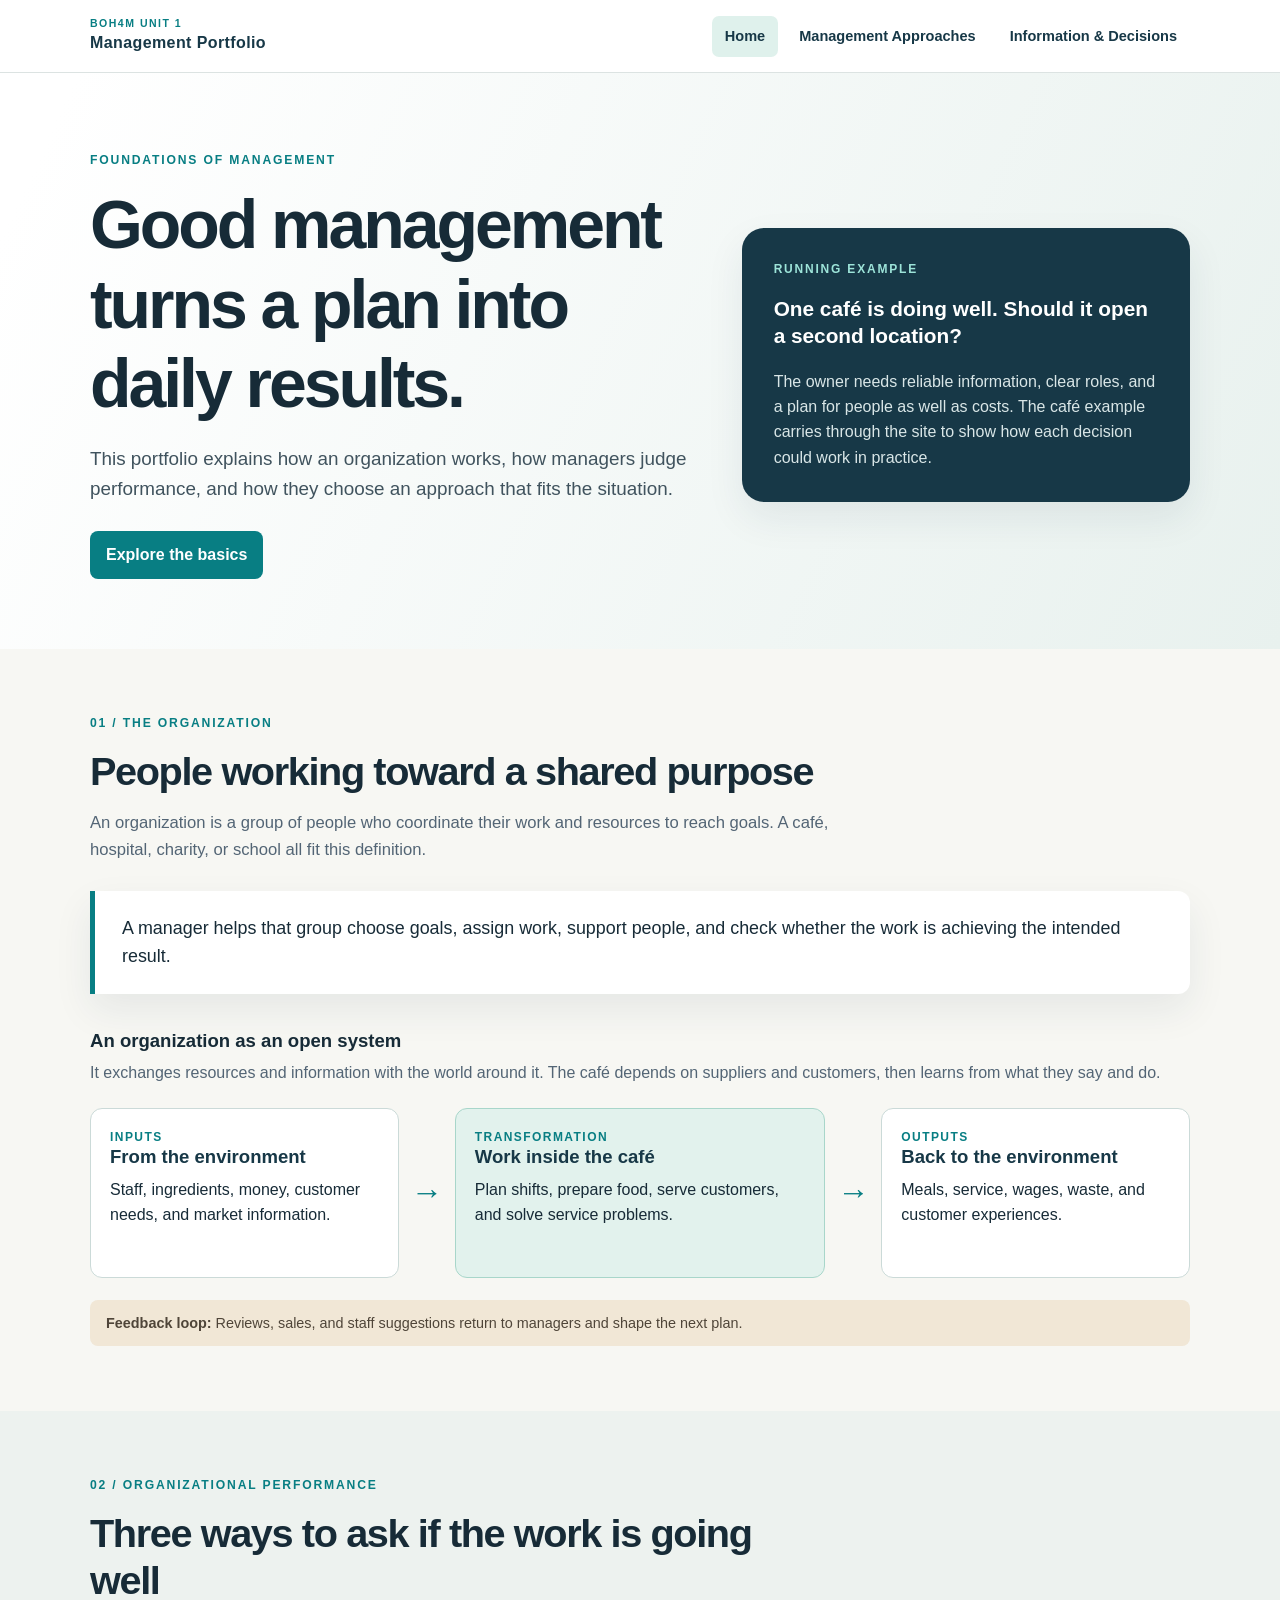
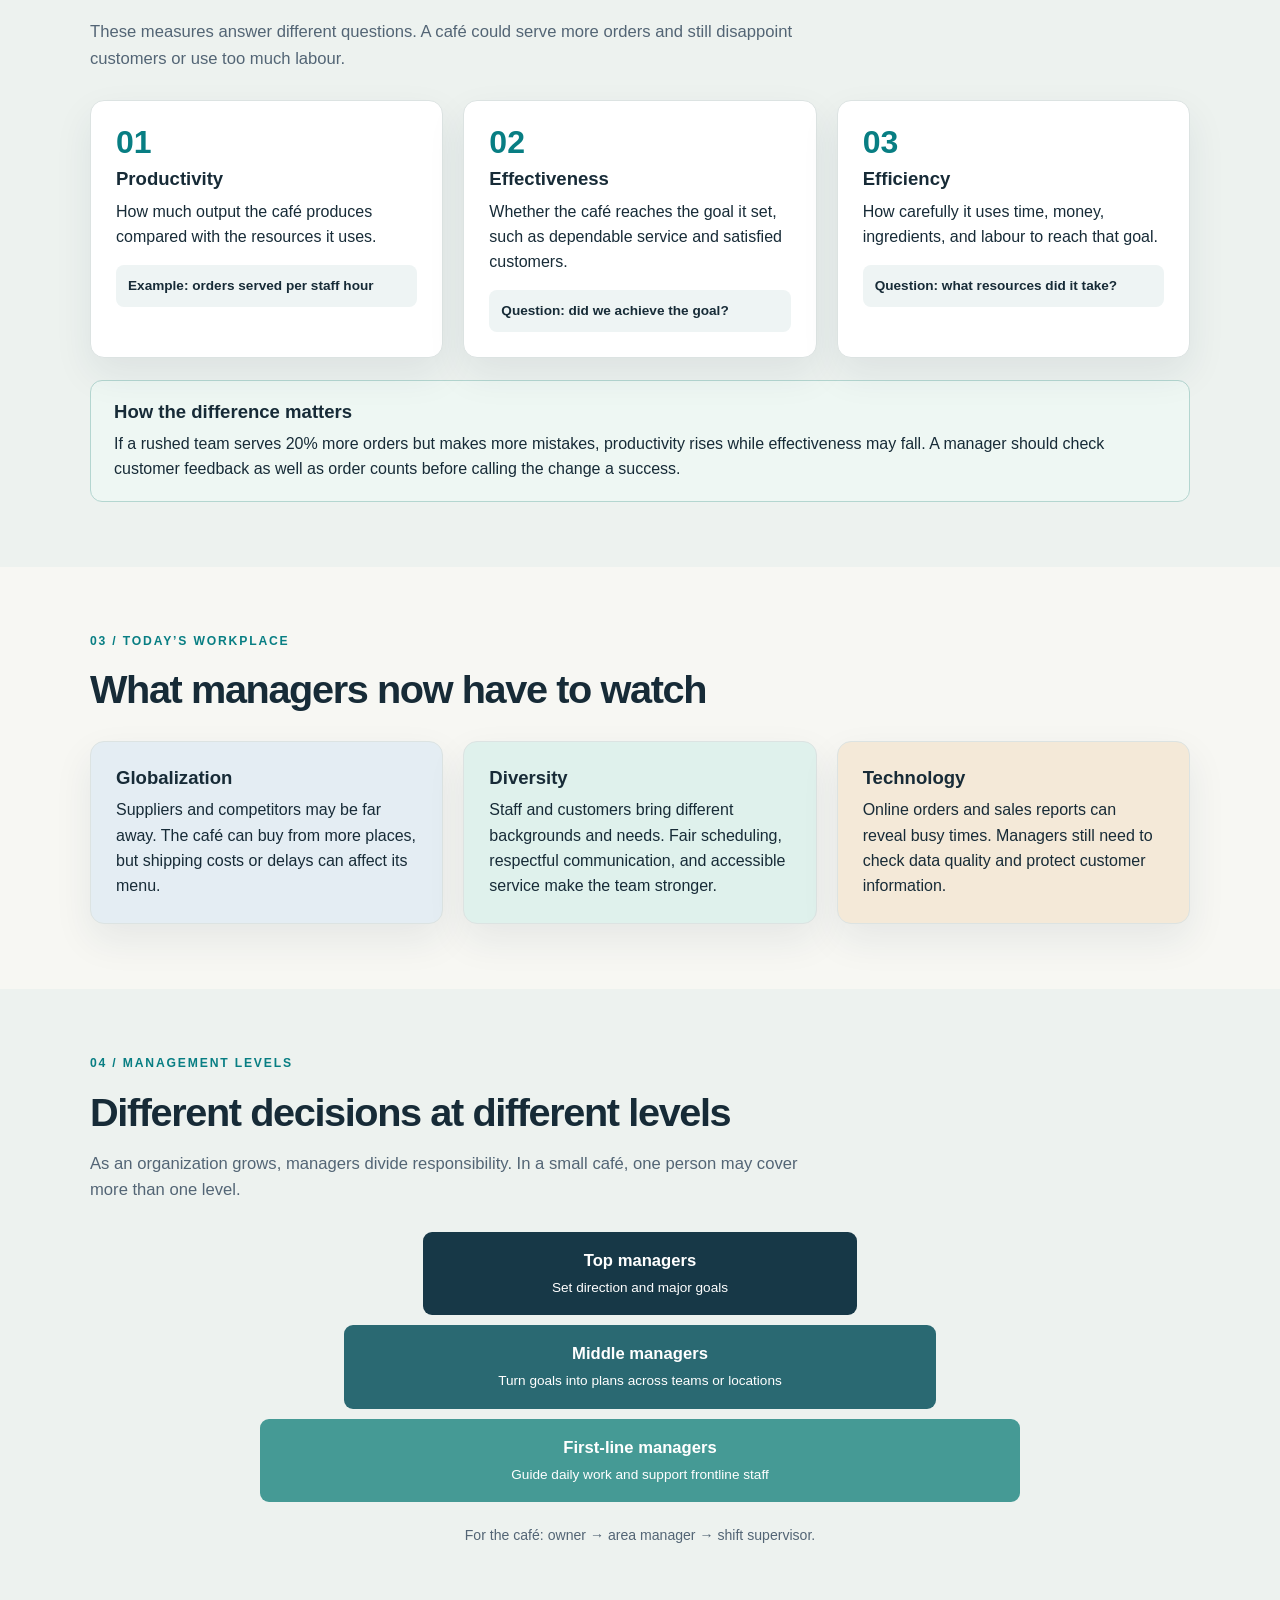
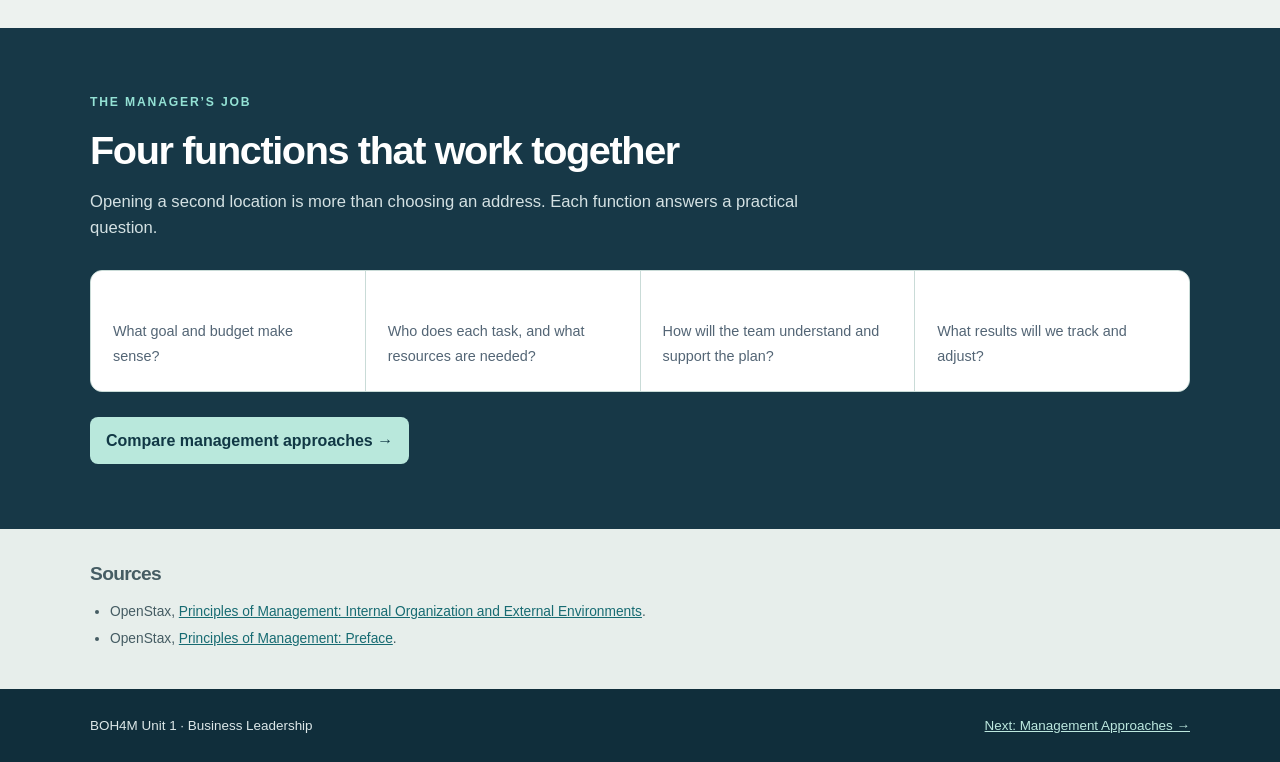
==== index.html @ 5c3f4758 "Publish BOH4M Unit 1 portfolio" ====
<!doctype html>
<html lang="en"><head><meta charset="utf-8"><meta name="viewport" content="width=device-width,initial-scale=1"><meta name="description" content="BOH4M Unit 1 portfolio on organizations, management performance, and the modern workplace."><title>Foundations of Management | BOH4M Unit 1</title><link rel="stylesheet" href="styles.css"></head>
<body><header class="site-header"><nav class="nav wrap" aria-label="Main navigation"><a class="brand" href="index.html"><span>BOH4M Unit 1</span>Management Portfolio</a><div class="nav-links"><a href="index.html" aria-current="page">Home</a><a href="approaches.html">Management Approaches</a><a href="decisions.html">Information & Decisions</a></div></nav></header>
<main>
<div class="hero"><div class="wrap hero-grid"><div><div class="eyebrow">Foundations of management</div><h1>Good management turns a plan into daily results.</h1><p class="lead">This portfolio explains how an organization works, how managers judge performance, and how they choose an approach that fits the situation.</p><a class="button" href="#organization">Explore the basics</a></div><aside class="hero-card"><div class="label">Running example</div><strong>One café is doing well. Should it open a second location?</strong><p>The owner needs reliable information, clear roles, and a plan for people as well as costs. The café example carries through the site to show how each decision could work in practice.</p></aside></div></div>
<section id="organization"><div class="wrap"><div class="section-head"><div class="eyebrow">01 / The organization</div><h2>People working toward a shared purpose</h2><p>An organization is a group of people who coordinate their work and resources to reach goals. A café, hospital, charity, or school all fit this definition.</p></div><div class="definition">A manager helps that group choose goals, assign work, support people, and check whether the work is achieving the intended result.</div><h3 style="margin-top:36px">An organization as an open system</h3><p class="muted">It exchanges resources and information with the world around it. The café depends on suppliers and customers, then learns from what they say and do.</p><div class="flow" role="img" aria-label="Open system diagram: external inputs enter an organization, work processes turn them into outputs, and feedback from customers and the environment informs the next decisions."><div class="flow-box"><div class="mini-label">Inputs</div><h3>From the environment</h3><p>Staff, ingredients, money, customer needs, and market information.</p></div><div class="flow-arrow" aria-hidden="true">→</div><div class="flow-box main"><div class="mini-label">Transformation</div><h3>Work inside the café</h3><p>Plan shifts, prepare food, serve customers, and solve service problems.</p></div><div class="flow-arrow" aria-hidden="true">→</div><div class="flow-box"><div class="mini-label">Outputs</div><h3>Back to the environment</h3><p>Meals, service, wages, waste, and customer experiences.</p></div></div><div class="feedback"><strong>Feedback loop:</strong> Reviews, sales, and staff suggestions return to managers and shape the next plan.</div></div></section>
<section class="band" id="performance"><div class="wrap"><div class="section-head"><div class="eyebrow">02 / Organizational performance</div><h2>Three ways to ask if the work is going well</h2><p>These measures answer different questions. A café could serve more orders and still disappoint customers or use too much labour.</p></div><div class="grid-3"><article class="card"><div class="metric">01</div><h3>Productivity</h3><p>How much output the café produces compared with the resources it uses.</p><div class="formula">Example: orders served per staff hour</div></article><article class="card"><div class="metric">02</div><h3>Effectiveness</h3><p>Whether the café reaches the goal it set, such as dependable service and satisfied customers.</p><div class="formula">Question: did we achieve the goal?</div></article><article class="card"><div class="metric">03</div><h3>Efficiency</h3><p>How carefully it uses time, money, ingredients, and labour to reach that goal.</p><div class="formula">Question: what resources did it take?</div></article></div><div class="example" style="margin-top:22px"><h3>How the difference matters</h3><p>If a rushed team serves 20% more orders but makes more mistakes, productivity rises while effectiveness may fall. A manager should check customer feedback as well as order counts before calling the change a success.</p></div></div></section>
<section><div class="wrap"><div class="section-head"><div class="eyebrow">03 / Today’s workplace</div><h2>What managers now have to watch</h2></div><div class="grid-3"><article class="card tint-blue"><h3>Globalization</h3><p>Suppliers and competitors may be far away. The café can buy from more places, but shipping costs or delays can affect its menu.</p></article><article class="card tint-mint"><h3>Diversity</h3><p>Staff and customers bring different backgrounds and needs. Fair scheduling, respectful communication, and accessible service make the team stronger.</p></article><article class="card tint-sand"><h3>Technology</h3><p>Online orders and sales reports can reveal busy times. Managers still need to check data quality and protect customer information.</p></article></div></div></section>
<section class="band"><div class="wrap"><div class="section-head"><div class="eyebrow">04 / Management levels</div><h2>Different decisions at different levels</h2><p>As an organization grows, managers divide responsibility. In a small café, one person may cover more than one level.</p></div><div class="levels" role="img" aria-label="Management levels pyramid: top managers set direction, middle managers turn goals into department plans, and first-line managers oversee daily work."><div class="level top"><b>Top managers</b><small>Set direction and major goals</small></div><div class="level middle"><b>Middle managers</b><small>Turn goals into plans across teams or locations</small></div><div class="level first"><b>First-line managers</b><small>Guide daily work and support frontline staff</small></div></div><p class="muted small" style="text-align:center">For the café: owner → area manager → shift supervisor.</p></div></section>
<section class="dark-band"><div class="wrap"><div class="section-head"><div class="eyebrow">The manager’s job</div><h2>Four functions that work together</h2><p class="muted">Opening a second location is more than choosing an address. Each function answers a practical question.</p></div><div class="strip"><div><strong>Planning</strong><span>What goal and budget make sense?</span></div><div><strong>Organizing</strong><span>Who does each task, and what resources are needed?</span></div><div><strong>Leading</strong><span>How will the team understand and support the plan?</span></div><div><strong>Controlling</strong><span>What results will we track and adjust?</span></div></div><a class="button" href="approaches.html" style="background:#b9e8dc;color:#113845;margin-top:25px">Compare management approaches →</a></div></section>
</main><div class="sources"><div class="wrap"><h2>Sources</h2><ul><li>OpenStax, <a href="https://openstax.org/books/principles-management/pages/4-4-the-internal-organization-and-external-environments" target="_blank" rel="noopener">Principles of Management: Internal Organization and External Environments</a>.</li><li>OpenStax, <a href="https://openstax.org/books/principles-management/pages/preface" target="_blank" rel="noopener">Principles of Management: Preface</a>.</li></ul></div></div><footer class="site-footer"><div class="wrap footer-inner"><span>BOH4M Unit 1 · Business Leadership</span><span><a href="approaches.html">Next: Management Approaches →</a></span></div></footer></body></html>
---- styles.css ----
:root{--ink:#172b37;--muted:#536575;--paper:#f7f7f3;--white:#fff;--line:#dce3e2;--navy:#173847;--teal:#087e83;--mint:#dff1ec;--sand:#f4e9d8;--coral:#f5e3d9;--blue:#e4edf3;--shadow:0 16px 38px rgba(23,56,71,.08)}
*{box-sizing:border-box}html{scroll-behavior:smooth}body{margin:0;background:var(--paper);color:var(--ink);font:16px/1.58 "Segoe UI",Arial,sans-serif}a{color:var(--teal)}a:focus-visible{outline:3px solid #0b9da2;outline-offset:3px}h1,h2,h3,p{margin-top:0}h1,h2,h3{line-height:1.17}h1{font-size:clamp(2.35rem,5.5vw,4.25rem);letter-spacing:-.045em;margin-bottom:20px}h2{font-size:clamp(1.8rem,3.1vw,2.65rem);letter-spacing:-.035em;margin-bottom:16px}h3{font-size:1.16rem;margin-bottom:9px}p{margin-bottom:16px}.small{font-size:.88rem}.eyebrow{text-transform:uppercase;letter-spacing:.15em;font-size:.76rem;font-weight:800;color:var(--teal);margin-bottom:15px}.muted{color:var(--muted)}.wrap{width:min(1100px,calc(100% - 44px));margin:auto}.site-header{background:#fff;border-bottom:1px solid var(--line);position:sticky;top:0;z-index:20}.nav{display:flex;align-items:center;justify-content:space-between;gap:20px;min-height:72px}.brand{font-weight:800;letter-spacing:.025em;color:var(--navy);text-decoration:none}.brand span{display:block;font-size:.66rem;text-transform:uppercase;letter-spacing:.14em;color:var(--teal);line-height:1.2}.nav-links{display:flex;gap:8px;flex-wrap:wrap}.nav-links a{padding:9px 13px;border-radius:7px;text-decoration:none;font-size:.91rem;font-weight:650;color:var(--navy)}.nav-links a:hover,.nav-links a[aria-current=page]{background:var(--mint)}.hero{padding:78px 0 70px;background:linear-gradient(115deg,#fff 5%,#e8f1ee 100%)}.hero-grid{display:grid;grid-template-columns:1.15fr .85fr;gap:45px;align-items:center}.hero p.lead{font-size:1.18rem;max-width:650px;color:#40535e}.hero-card{background:var(--navy);color:white;border-radius:22px;padding:32px;box-shadow:var(--shadow)}.hero-card .label{font-size:.75rem;text-transform:uppercase;letter-spacing:.15em;color:#9de4d9;font-weight:800}.hero-card strong{display:block;font-size:1.3rem;line-height:1.3;margin:16px 0 20px}.hero-card p{color:#d9e6e7;margin-bottom:0}.pill{display:inline-block;padding:7px 11px;border-radius:99px;background:#e4f3ed;color:#126362;font-size:.76rem;font-weight:750;text-transform:uppercase;letter-spacing:.08em;margin-bottom:16px}.button{display:inline-block;background:var(--teal);color:white;text-decoration:none;font-weight:750;padding:11px 16px;border-radius:8px;margin-top:12px}.button:hover{background:#07686c}main section{padding:65px 0}.section-head{max-width:740px;margin-bottom:28px}.section-head p{color:var(--muted);font-size:1.04rem}.grid-2{display:grid;grid-template-columns:repeat(2,1fr);gap:22px}.grid-3{display:grid;grid-template-columns:repeat(3,1fr);gap:20px}.grid-4{display:grid;grid-template-columns:repeat(4,1fr);gap:16px}.card{background:white;border:1px solid var(--line);border-radius:14px;padding:25px;box-shadow:var(--shadow)}.card p:last-child{margin-bottom:0}.card .num{font-size:.75rem;letter-spacing:.1em;font-weight:800;color:var(--teal);margin-bottom:12px}.card.tint-mint{background:var(--mint)}.card.tint-sand{background:var(--sand)}.card.tint-coral{background:var(--coral)}.card.tint-blue{background:var(--blue)}.card strong{color:var(--navy)}.band{background:#edf2ef}.dark-band{background:var(--navy);color:white}.dark-band .eyebrow{color:#94e2d5}.dark-band .muted{color:#d4e1e3}.definition{border-left:5px solid var(--teal);background:white;padding:23px 27px;border-radius:0 12px 12px 0;box-shadow:var(--shadow);font-size:1.12rem}.flow{display:grid;grid-template-columns:1fr auto 1.2fr auto 1fr;gap:12px;align-items:stretch;margin:22px 0}.flow-box{border:1px solid #cbdad8;background:white;padding:19px;border-radius:12px;min-height:170px}.flow-box.main{background:#e2f2ed;border-color:#a8d6ca}.flow-box h3{color:var(--navy)}.flow-arrow{align-self:center;font-size:2rem;color:var(--teal);font-weight:800}.feedback{margin-top:10px;padding:12px 16px;border-radius:8px;background:#f1e7d6;color:#4f4539;font-size:.9rem}.metric{font-size:2rem;font-weight:850;line-height:1;color:var(--teal);margin-bottom:10px}.formula{background:#eef4f4;border-radius:8px;padding:10px 12px;margin-top:12px;font-size:.85rem;font-weight:700}.levels{display:flex;flex-direction:column;align-items:center;gap:10px;margin:22px auto;max-width:760px}.level{padding:16px 20px;border-radius:9px;text-align:center;color:white}.level b{display:block;font-size:1.04rem}.level small{font-size:.85rem}.level.top{width:57%;background:#173847}.level.middle{width:78%;background:#2a6972}.level.first{width:100%;background:#459a95}.example{border:1px solid #b4d6d0;background:#eef7f3;border-radius:12px;padding:20px 23px}.example h3{margin-bottom:8px}.example p:last-child{margin-bottom:0}.mini-label{font-size:.75rem;text-transform:uppercase;letter-spacing:.12em;font-weight:800;color:var(--teal)}.strip{display:grid;grid-template-columns:repeat(4,1fr);gap:1px;background:#c9dbd7;border:1px solid #c9dbd7;border-radius:12px;overflow:hidden}.strip>div{background:#fff;padding:22px}.strip strong{display:block}.strip span{font-size:.9rem;color:var(--muted)}.page-hero{padding:62px 0 54px;background:linear-gradient(125deg,#fff,#eaf2ef)}.page-hero h1{max-width:820px}.page-hero .lead{max-width:790px;color:var(--muted);font-size:1.1rem}.approach-board{display:grid;grid-template-columns:1.1fr .9fr;gap:22px}.approach-main{background:white;border:1px solid var(--line);border-radius:16px;padding:28px}.diagram-row{display:grid;grid-template-columns:repeat(3,1fr);gap:10px;margin:20px 0}.diagram-tile{padding:16px;border-radius:10px;background:#e7eff2;border-top:4px solid #286579}.diagram-tile b{display:block}.diagram-tile small{color:var(--muted)}.takeaway{border-radius:12px;padding:25px;background:var(--navy);color:white}.takeaway p{color:#d6e3e4}.takeaway strong{color:#a8e3d8}.approach-main.behavioural .diagram-tile{background:#f2e8d8;border-color:#b4783e}.brochure{display:grid;grid-template-columns:repeat(3,1fr);gap:0;border:1px solid #bfd8d1;border-radius:16px;overflow:hidden;background:#fff;box-shadow:var(--shadow)}.brochure>article{padding:28px;border-right:1px solid #bfd8d1}.brochure>article:last-child{border-right:0}.brochure .symbol{font-size:2.1rem;color:var(--teal);line-height:1;margin-bottom:14px}.brochure h3{font-size:1.35rem}.brochure p{color:var(--muted)}.decision-list{display:grid;grid-template-columns:repeat(5,1fr);gap:12px}.decision-step{padding:20px;background:white;border:1px solid var(--line);border-radius:12px;position:relative}.decision-step .number{font-size:2.1rem;line-height:1;font-weight:900;color:var(--teal);margin-bottom:14px}.decision-step p{font-size:.9rem;color:var(--muted);margin-bottom:0}.compare{width:100%;border-collapse:collapse;background:white;border-radius:12px;overflow:hidden}.compare th,.compare td{text-align:left;padding:17px 20px;border:1px solid var(--line);vertical-align:top}.compare th{background:var(--navy);color:white}.compare td:first-child{width:50%}.sources{background:#e7eeeb;padding:34px 0;color:#455c63}.sources h2{font-size:1.2rem}.sources ul{margin:0;padding-left:20px}.sources li{margin:5px 0;font-size:.86rem}.sources a{color:#176b72}.site-footer{background:#102e3b;color:#dce7e8;padding:26px 0}.footer-inner{display:flex;justify-content:space-between;gap:20px;font-size:.84rem}.footer-inner a{color:#bce8df}.callout{background:#f6ece0;border-left:4px solid #b9783d;padding:17px 20px;border-radius:0 8px 8px 0}
@media(max-width:850px){.hero-grid,.approach-board{grid-template-columns:1fr}.hero{padding:54px 0}.grid-4,.decision-list{grid-template-columns:repeat(2,1fr)}.flow{grid-template-columns:1fr;gap:8px}.flow-arrow{transform:rotate(90deg);justify-self:center;line-height:1}.flow-box{min-height:0}.brochure{grid-template-columns:1fr}.brochure>article{border-right:0;border-bottom:1px solid #bfd8d1}.brochure>article:last-child{border-bottom:0}}
@media(max-width:650px){.wrap{width:min(100% - 30px,1100px)}.nav{align-items:flex-start;flex-direction:column;padding:15px 0;gap:10px}.nav-links{gap:2px}.nav-links a{font-size:.8rem;padding:6px 8px}.grid-2,.grid-3,.grid-4,.decision-list,.diagram-row,.strip{grid-template-columns:1fr}.level.top{width:70%}.level.middle{width:85%}.compare th,.compare td{padding:12px}.footer-inner{flex-direction:column}}
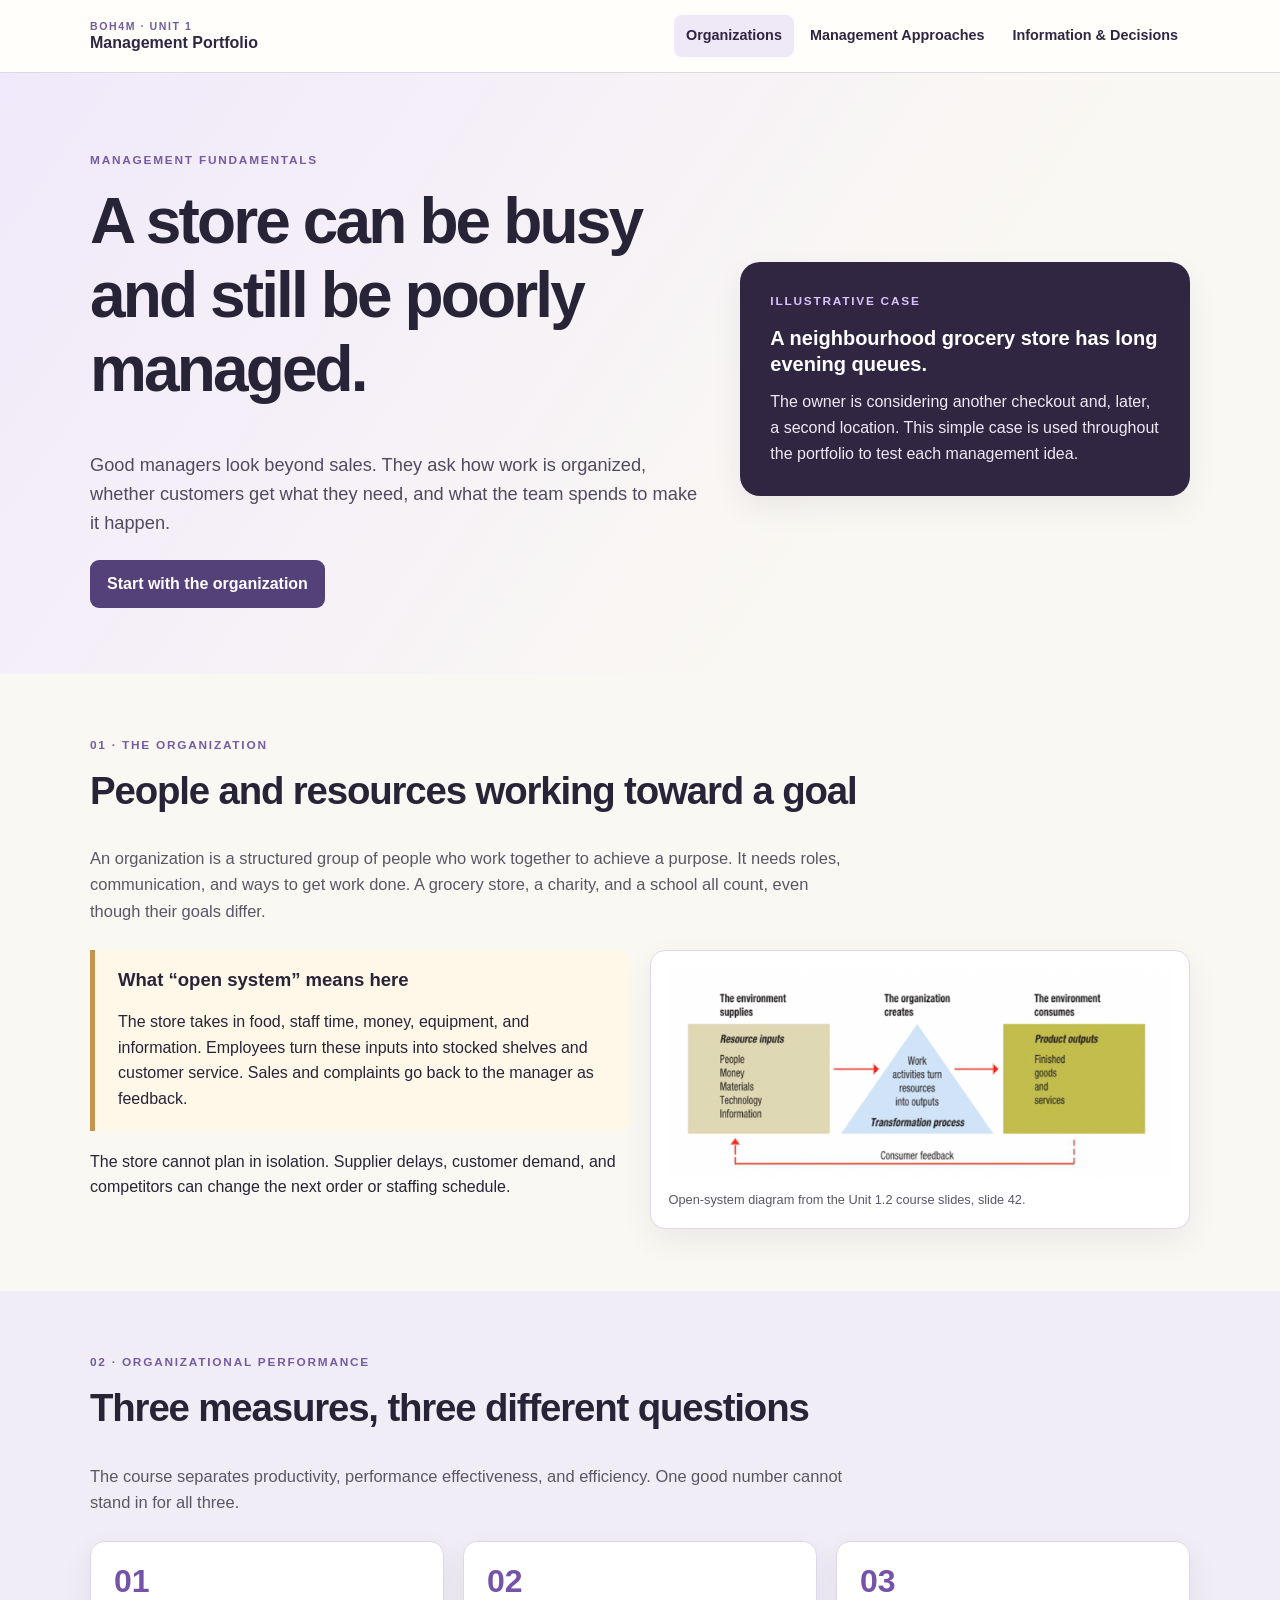
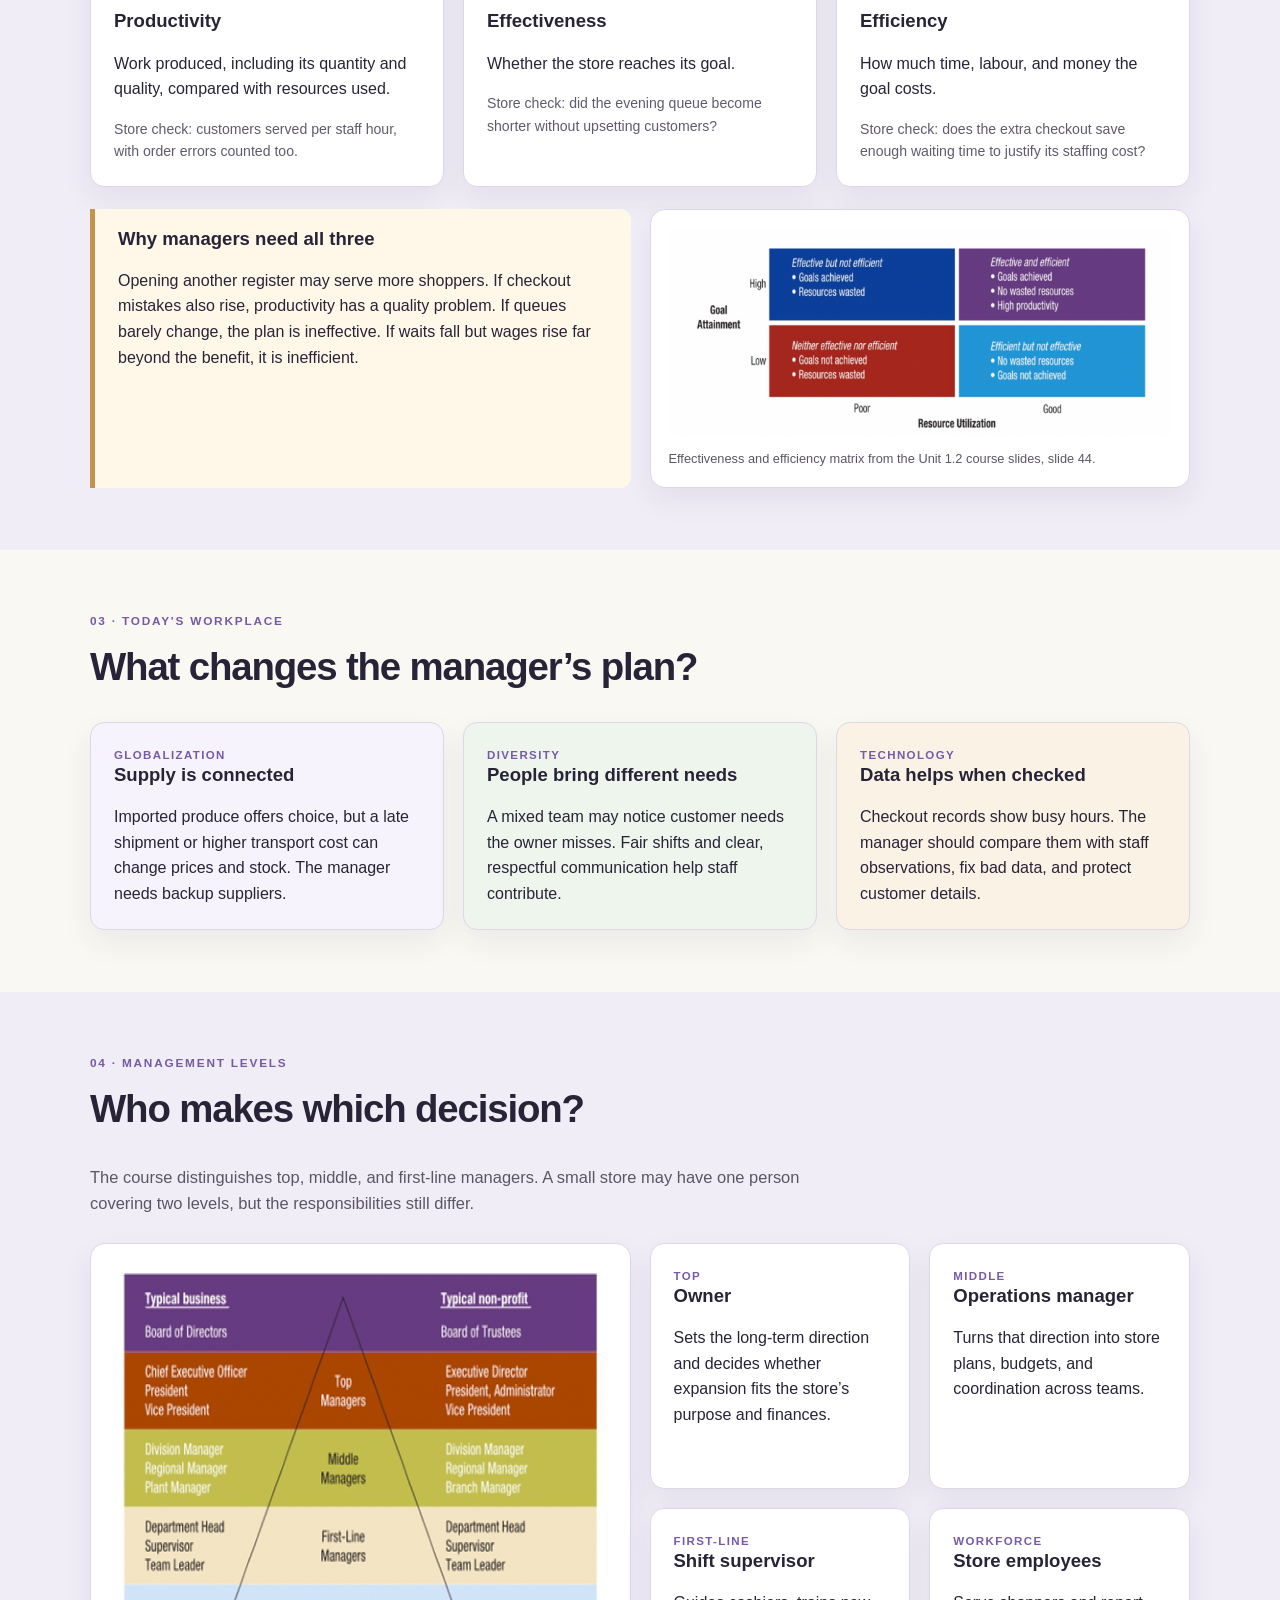
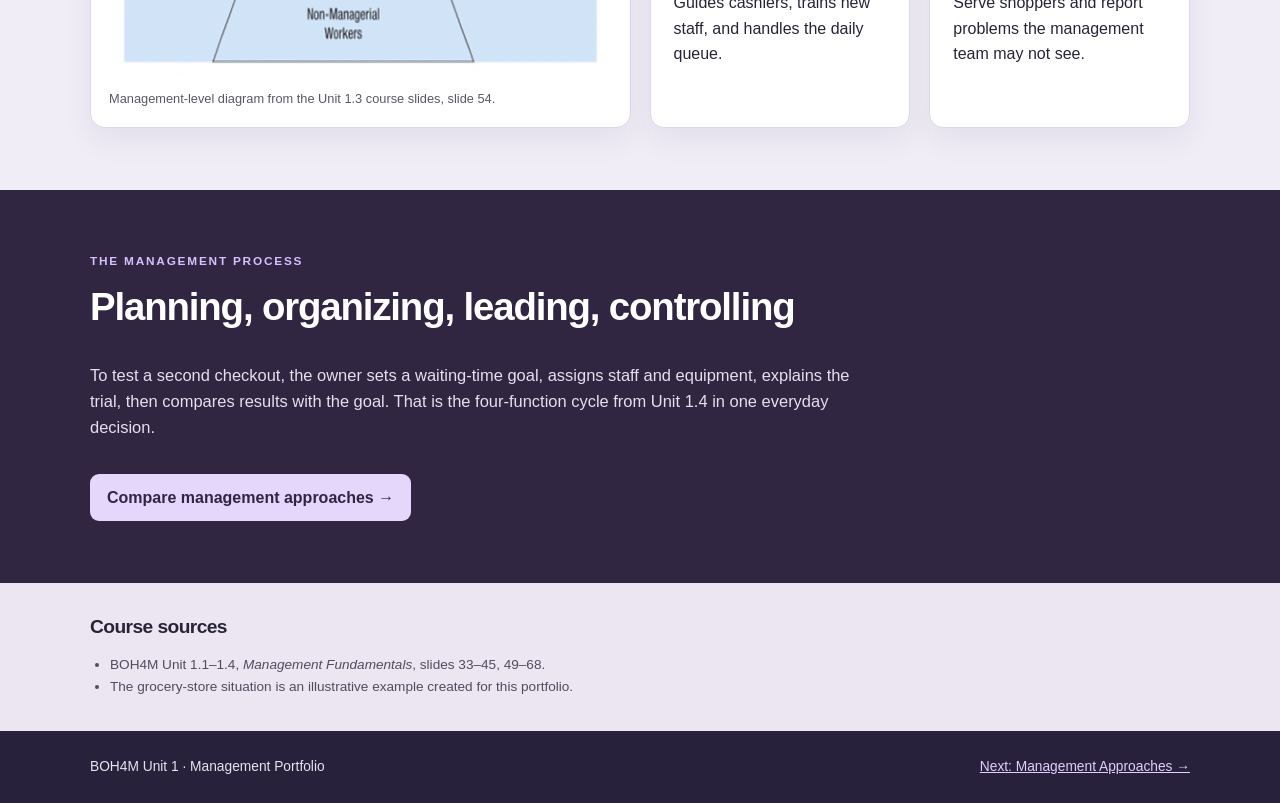
==== commit ad0a4606: "Rebuild Part A portfolio with Unit 1 course materials" ====
--- a/index.html
+++ b/index.html
@@ -1,11 +1,52 @@
-<!doctype html>
-<html lang="en"><head><meta charset="utf-8"><meta name="viewport" content="width=device-width,initial-scale=1"><meta name="description" content="BOH4M Unit 1 portfolio on organizations, management performance, and the modern workplace."><title>Foundations of Management | BOH4M Unit 1</title><link rel="stylesheet" href="styles.css"></head>
-<body><header class="site-header"><nav class="nav wrap" aria-label="Main navigation"><a class="brand" href="index.html"><span>BOH4M Unit 1</span>Management Portfolio</a><div class="nav-links"><a href="index.html" aria-current="page">Home</a><a href="approaches.html">Management Approaches</a><a href="decisions.html">Information & Decisions</a></div></nav></header>
-<main>
-<div class="hero"><div class="wrap hero-grid"><div><div class="eyebrow">Foundations of management</div><h1>Good management turns a plan into daily results.</h1><p class="lead">This portfolio explains how an organization works, how managers judge performance, and how they choose an approach that fits the situation.</p><a class="button" href="#organization">Explore the basics</a></div><aside class="hero-card"><div class="label">Running example</div><strong>One café is doing well. Should it open a second location?</strong><p>The owner needs reliable information, clear roles, and a plan for people as well as costs. The café example carries through the site to show how each decision could work in practice.</p></aside></div></div>
-<section id="organization"><div class="wrap"><div class="section-head"><div class="eyebrow">01 / The organization</div><h2>People working toward a shared purpose</h2><p>An organization is a group of people who coordinate their work and resources to reach goals. A café, hospital, charity, or school all fit this definition.</p></div><div class="definition">A manager helps that group choose goals, assign work, support people, and check whether the work is achieving the intended result.</div><h3 style="margin-top:36px">An organization as an open system</h3><p class="muted">It exchanges resources and information with the world around it. The café depends on suppliers and customers, then learns from what they say and do.</p><div class="flow" role="img" aria-label="Open system diagram: external inputs enter an organization, work processes turn them into outputs, and feedback from customers and the environment informs the next decisions."><div class="flow-box"><div class="mini-label">Inputs</div><h3>From the environment</h3><p>Staff, ingredients, money, customer needs, and market information.</p></div><div class="flow-arrow" aria-hidden="true">→</div><div class="flow-box main"><div class="mini-label">Transformation</div><h3>Work inside the café</h3><p>Plan shifts, prepare food, serve customers, and solve service problems.</p></div><div class="flow-arrow" aria-hidden="true">→</div><div class="flow-box"><div class="mini-label">Outputs</div><h3>Back to the environment</h3><p>Meals, service, wages, waste, and customer experiences.</p></div></div><div class="feedback"><strong>Feedback loop:</strong> Reviews, sales, and staff suggestions return to managers and shape the next plan.</div></div></section>
-<section class="band" id="performance"><div class="wrap"><div class="section-head"><div class="eyebrow">02 / Organizational performance</div><h2>Three ways to ask if the work is going well</h2><p>These measures answer different questions. A café could serve more orders and still disappoint customers or use too much labour.</p></div><div class="grid-3"><article class="card"><div class="metric">01</div><h3>Productivity</h3><p>How much output the café produces compared with the resources it uses.</p><div class="formula">Example: orders served per staff hour</div></article><article class="card"><div class="metric">02</div><h3>Effectiveness</h3><p>Whether the café reaches the goal it set, such as dependable service and satisfied customers.</p><div class="formula">Question: did we achieve the goal?</div></article><article class="card"><div class="metric">03</div><h3>Efficiency</h3><p>How carefully it uses time, money, ingredients, and labour to reach that goal.</p><div class="formula">Question: what resources did it take?</div></article></div><div class="example" style="margin-top:22px"><h3>How the difference matters</h3><p>If a rushed team serves 20% more orders but makes more mistakes, productivity rises while effectiveness may fall. A manager should check customer feedback as well as order counts before calling the change a success.</p></div></div></section>
-<section><div class="wrap"><div class="section-head"><div class="eyebrow">03 / Today’s workplace</div><h2>What managers now have to watch</h2></div><div class="grid-3"><article class="card tint-blue"><h3>Globalization</h3><p>Suppliers and competitors may be far away. The café can buy from more places, but shipping costs or delays can affect its menu.</p></article><article class="card tint-mint"><h3>Diversity</h3><p>Staff and customers bring different backgrounds and needs. Fair scheduling, respectful communication, and accessible service make the team stronger.</p></article><article class="card tint-sand"><h3>Technology</h3><p>Online orders and sales reports can reveal busy times. Managers still need to check data quality and protect customer information.</p></article></div></div></section>
-<section class="band"><div class="wrap"><div class="section-head"><div class="eyebrow">04 / Management levels</div><h2>Different decisions at different levels</h2><p>As an organization grows, managers divide responsibility. In a small café, one person may cover more than one level.</p></div><div class="levels" role="img" aria-label="Management levels pyramid: top managers set direction, middle managers turn goals into department plans, and first-line managers oversee daily work."><div class="level top"><b>Top managers</b><small>Set direction and major goals</small></div><div class="level middle"><b>Middle managers</b><small>Turn goals into plans across teams or locations</small></div><div class="level first"><b>First-line managers</b><small>Guide daily work and support frontline staff</small></div></div><p class="muted small" style="text-align:center">For the café: owner → area manager → shift supervisor.</p></div></section>
-<section class="dark-band"><div class="wrap"><div class="section-head"><div class="eyebrow">The manager’s job</div><h2>Four functions that work together</h2><p class="muted">Opening a second location is more than choosing an address. Each function answers a practical question.</p></div><div class="strip"><div><strong>Planning</strong><span>What goal and budget make sense?</span></div><div><strong>Organizing</strong><span>Who does each task, and what resources are needed?</span></div><div><strong>Leading</strong><span>How will the team understand and support the plan?</span></div><div><strong>Controlling</strong><span>What results will we track and adjust?</span></div></div><a class="button" href="approaches.html" style="background:#b9e8dc;color:#113845;margin-top:25px">Compare management approaches →</a></div></section>
-</main><div class="sources"><div class="wrap"><h2>Sources</h2><ul><li>OpenStax, <a href="https://openstax.org/books/principles-management/pages/4-4-the-internal-organization-and-external-environments" target="_blank" rel="noopener">Principles of Management: Internal Organization and External Environments</a>.</li><li>OpenStax, <a href="https://openstax.org/books/principles-management/pages/preface" target="_blank" rel="noopener">Principles of Management: Preface</a>.</li></ul></div></div><footer class="site-footer"><div class="wrap footer-inner"><span>BOH4M Unit 1 · Business Leadership</span><span><a href="approaches.html">Next: Management Approaches →</a></span></div></footer></body></html>
+<!doctype html>
+<html lang="en">
+<head>
+  <meta charset="utf-8"><meta name="viewport" content="width=device-width,initial-scale=1">
+  <meta name="description" content="BOH4M Unit 1 portfolio: organizations, performance, workplace trends and management levels.">
+  <title>Organizations at Work | BOH4M Unit 1</title><link rel="stylesheet" href="styles.css">
+</head>
+<body>
+<header class="site-header"><nav class="nav wrap" aria-label="Main navigation">
+  <a class="brand" href="index.html"><small>BOH4M · Unit 1</small>Management Portfolio</a>
+  <div class="nav-links"><a href="index.html" aria-current="page">Organizations</a><a href="approaches.html">Management Approaches</a><a href="decisions.html">Information & Decisions</a></div>
+</nav></header>
+<main>
+<div class="hero"><div class="wrap hero-grid">
+  <div><div class="eyebrow">Management fundamentals</div><h1>A store can be busy and still be poorly managed.</h1><p class="lead">Good managers look beyond sales. They ask how work is organized, whether customers get what they need, and what the team spends to make it happen.</p><a class="button" href="#organization">Start with the organization</a></div>
+  <aside class="hero-note"><div class="eyebrow">Illustrative case</div><strong>A neighbourhood grocery store has long evening queues.</strong><p>The owner is considering another checkout and, later, a second location. This simple case is used throughout the portfolio to test each management idea.</p></aside>
+</div></div>
+<section id="organization"><div class="wrap">
+  <div class="section-head"><div class="eyebrow">01 · The organization</div><h2>People and resources working toward a goal</h2><p>An organization is a structured group of people who work together to achieve a purpose. It needs roles, communication, and ways to get work done. A grocery store, a charity, and a school all count, even though their goals differ.</p></div>
+  <div class="split">
+    <div class="text-stack"><div class="case"><h3>What “open system” means here</h3><p>The store takes in food, staff time, money, equipment, and information. Employees turn these inputs into stocked shelves and customer service. Sales and complaints go back to the manager as feedback.</p></div><p>The store cannot plan in isolation. Supplier delays, customer demand, and competitors can change the next order or staffing schedule.</p></div>
+    <figure class="figure"><a href="open-system.png" target="_blank" rel="noopener"><img src="open-system.png" alt="Course diagram: resource inputs enter an organization, are transformed into outputs, and consumer feedback returns to the environment."></a><figcaption>Open-system diagram from the Unit 1.2 course slides, slide 42.</figcaption></figure>
+  </div>
+</div></section>
+<section class="band" id="performance"><div class="wrap">
+  <div class="section-head"><div class="eyebrow">02 · Organizational performance</div><h2>Three measures, three different questions</h2><p>The course separates productivity, performance effectiveness, and efficiency. One good number cannot stand in for all three.</p></div>
+  <div class="grid-3">
+    <article class="card metric"><div class="number">01</div><h3>Productivity</h3><p>Work produced, including its quantity and quality, compared with resources used.</p><span>Store check: customers served per staff hour, with order errors counted too.</span></article>
+    <article class="card metric"><div class="number">02</div><h3>Effectiveness</h3><p>Whether the store reaches its goal.</p><span>Store check: did the evening queue become shorter without upsetting customers?</span></article>
+    <article class="card metric"><div class="number">03</div><h3>Efficiency</h3><p>How much time, labour, and money the goal costs.</p><span>Store check: does the extra checkout save enough waiting time to justify its staffing cost?</span></article>
+  </div>
+  <div class="figure-grid" style="margin-top:22px"><div class="case"><h3>Why managers need all three</h3><p>Opening another register may serve more shoppers. If checkout mistakes also rise, productivity has a quality problem. If queues barely change, the plan is ineffective. If waits fall but wages rise far beyond the benefit, it is inefficient.</p></div><figure class="figure"><a href="performance-matrix.png" target="_blank" rel="noopener"><img src="performance-matrix.png" alt="Course matrix comparing goal attainment with resource use: effective and efficient, effective but inefficient, efficient but ineffective, or neither."></a><figcaption>Effectiveness and efficiency matrix from the Unit 1.2 course slides, slide 44.</figcaption></figure></div>
+</div></section>
+<section><div class="wrap">
+  <div class="section-head"><div class="eyebrow">03 · Today's workplace</div><h2>What changes the manager’s plan?</h2></div>
+  <div class="grid-3">
+    <article class="card tint"><div class="tag">Globalization</div><h3>Supply is connected</h3><p>Imported produce offers choice, but a late shipment or higher transport cost can change prices and stock. The manager needs backup suppliers.</p></article>
+    <article class="card mint"><div class="tag">Diversity</div><h3>People bring different needs</h3><p>A mixed team may notice customer needs the owner misses. Fair shifts and clear, respectful communication help staff contribute.</p></article>
+    <article class="card sand"><div class="tag">Technology</div><h3>Data helps when checked</h3><p>Checkout records show busy hours. The manager should compare them with staff observations, fix bad data, and protect customer details.</p></article>
+  </div>
+</div></section>
+<section class="band"><div class="wrap">
+  <div class="section-head"><div class="eyebrow">04 · Management levels</div><h2>Who makes which decision?</h2><p>The course distinguishes top, middle, and first-line managers. A small store may have one person covering two levels, but the responsibilities still differ.</p></div>
+  <div class="split"><figure class="figure figure-narrow"><a href="management-levels.png" target="_blank" rel="noopener"><img src="management-levels.png" alt="Course pyramid showing top, middle, and first-line managers above non-managerial workers."></a><figcaption>Management-level diagram from the Unit 1.3 course slides, slide 54.</figcaption></figure>
+  <div class="grid-2"><article class="card"><div class="tag">Top</div><h3>Owner</h3><p>Sets the long-term direction and decides whether expansion fits the store’s purpose and finances.</p></article><article class="card"><div class="tag">Middle</div><h3>Operations manager</h3><p>Turns that direction into store plans, budgets, and coordination across teams.</p></article><article class="card"><div class="tag">First-line</div><h3>Shift supervisor</h3><p>Guides cashiers, trains new staff, and handles the daily queue.</p></article><article class="card"><div class="tag">Workforce</div><h3>Store employees</h3><p>Serve shoppers and report problems the management team may not see.</p></article></div></div>
+</div></section>
+<section class="dark-band"><div class="wrap"><div class="section-head"><div class="eyebrow">The management process</div><h2>Planning, organizing, leading, controlling</h2><p class="muted">To test a second checkout, the owner sets a waiting-time goal, assigns staff and equipment, explains the trial, then compares results with the goal. That is the four-function cycle from Unit 1.4 in one everyday decision.</p></div><a class="button" href="approaches.html" style="background:#e5d6fb;color:#302642">Compare management approaches →</a></div></section>
+</main>
+<div class="sources"><div class="wrap"><h2>Course sources</h2><ul><li>BOH4M Unit 1.1–1.4, <em>Management Fundamentals</em>, slides 33–45, 49–68.</li><li>The grocery-store situation is an illustrative example created for this portfolio.</li></ul></div></div>
+<footer class="site-footer"><div class="wrap footer-inner"><span>BOH4M Unit 1 · Management Portfolio</span><a href="approaches.html">Next: Management Approaches →</a></div></footer>
+</body></html>
+
--- a/styles.css
+++ b/styles.css
@@ -1,4 +1,10 @@
-:root{--ink:#172b37;--muted:#536575;--paper:#f7f7f3;--white:#fff;--line:#dce3e2;--navy:#173847;--teal:#087e83;--mint:#dff1ec;--sand:#f4e9d8;--coral:#f5e3d9;--blue:#e4edf3;--shadow:0 16px 38px rgba(23,56,71,.08)}
-*{box-sizing:border-box}html{scroll-behavior:smooth}body{margin:0;background:var(--paper);color:var(--ink);font:16px/1.58 "Segoe UI",Arial,sans-serif}a{color:var(--teal)}a:focus-visible{outline:3px solid #0b9da2;outline-offset:3px}h1,h2,h3,p{margin-top:0}h1,h2,h3{line-height:1.17}h1{font-size:clamp(2.35rem,5.5vw,4.25rem);letter-spacing:-.045em;margin-bottom:20px}h2{font-size:clamp(1.8rem,3.1vw,2.65rem);letter-spacing:-.035em;margin-bottom:16px}h3{font-size:1.16rem;margin-bottom:9px}p{margin-bottom:16px}.small{font-size:.88rem}.eyebrow{text-transform:uppercase;letter-spacing:.15em;font-size:.76rem;font-weight:800;color:var(--teal);margin-bottom:15px}.muted{color:var(--muted)}.wrap{width:min(1100px,calc(100% - 44px));margin:auto}.site-header{background:#fff;border-bottom:1px solid var(--line);position:sticky;top:0;z-index:20}.nav{display:flex;align-items:center;justify-content:space-between;gap:20px;min-height:72px}.brand{font-weight:800;letter-spacing:.025em;color:var(--navy);text-decoration:none}.brand span{display:block;font-size:.66rem;text-transform:uppercase;letter-spacing:.14em;color:var(--teal);line-height:1.2}.nav-links{display:flex;gap:8px;flex-wrap:wrap}.nav-links a{padding:9px 13px;border-radius:7px;text-decoration:none;font-size:.91rem;font-weight:650;color:var(--navy)}.nav-links a:hover,.nav-links a[aria-current=page]{background:var(--mint)}.hero{padding:78px 0 70px;background:linear-gradient(115deg,#fff 5%,#e8f1ee 100%)}.hero-grid{display:grid;grid-template-columns:1.15fr .85fr;gap:45px;align-items:center}.hero p.lead{font-size:1.18rem;max-width:650px;color:#40535e}.hero-card{background:var(--navy);color:white;border-radius:22px;padding:32px;box-shadow:var(--shadow)}.hero-card .label{font-size:.75rem;text-transform:uppercase;letter-spacing:.15em;color:#9de4d9;font-weight:800}.hero-card strong{display:block;font-size:1.3rem;line-height:1.3;margin:16px 0 20px}.hero-card p{color:#d9e6e7;margin-bottom:0}.pill{display:inline-block;padding:7px 11px;border-radius:99px;background:#e4f3ed;color:#126362;font-size:.76rem;font-weight:750;text-transform:uppercase;letter-spacing:.08em;margin-bottom:16px}.button{display:inline-block;background:var(--teal);color:white;text-decoration:none;font-weight:750;padding:11px 16px;border-radius:8px;margin-top:12px}.button:hover{background:#07686c}main section{padding:65px 0}.section-head{max-width:740px;margin-bottom:28px}.section-head p{color:var(--muted);font-size:1.04rem}.grid-2{display:grid;grid-template-columns:repeat(2,1fr);gap:22px}.grid-3{display:grid;grid-template-columns:repeat(3,1fr);gap:20px}.grid-4{display:grid;grid-template-columns:repeat(4,1fr);gap:16px}.card{background:white;border:1px solid var(--line);border-radius:14px;padding:25px;box-shadow:var(--shadow)}.card p:last-child{margin-bottom:0}.card .num{font-size:.75rem;letter-spacing:.1em;font-weight:800;color:var(--teal);margin-bottom:12px}.card.tint-mint{background:var(--mint)}.card.tint-sand{background:var(--sand)}.card.tint-coral{background:var(--coral)}.card.tint-blue{background:var(--blue)}.card strong{color:var(--navy)}.band{background:#edf2ef}.dark-band{background:var(--navy);color:white}.dark-band .eyebrow{color:#94e2d5}.dark-band .muted{color:#d4e1e3}.definition{border-left:5px solid var(--teal);background:white;padding:23px 27px;border-radius:0 12px 12px 0;box-shadow:var(--shadow);font-size:1.12rem}.flow{display:grid;grid-template-columns:1fr auto 1.2fr auto 1fr;gap:12px;align-items:stretch;margin:22px 0}.flow-box{border:1px solid #cbdad8;background:white;padding:19px;border-radius:12px;min-height:170px}.flow-box.main{background:#e2f2ed;border-color:#a8d6ca}.flow-box h3{color:var(--navy)}.flow-arrow{align-self:center;font-size:2rem;color:var(--teal);font-weight:800}.feedback{margin-top:10px;padding:12px 16px;border-radius:8px;background:#f1e7d6;color:#4f4539;font-size:.9rem}.metric{font-size:2rem;font-weight:850;line-height:1;color:var(--teal);margin-bottom:10px}.formula{background:#eef4f4;border-radius:8px;padding:10px 12px;margin-top:12px;font-size:.85rem;font-weight:700}.levels{display:flex;flex-direction:column;align-items:center;gap:10px;margin:22px auto;max-width:760px}.level{padding:16px 20px;border-radius:9px;text-align:center;color:white}.level b{display:block;font-size:1.04rem}.level small{font-size:.85rem}.level.top{width:57%;background:#173847}.level.middle{width:78%;background:#2a6972}.level.first{width:100%;background:#459a95}.example{border:1px solid #b4d6d0;background:#eef7f3;border-radius:12px;padding:20px 23px}.example h3{margin-bottom:8px}.example p:last-child{margin-bottom:0}.mini-label{font-size:.75rem;text-transform:uppercase;letter-spacing:.12em;font-weight:800;color:var(--teal)}.strip{display:grid;grid-template-columns:repeat(4,1fr);gap:1px;background:#c9dbd7;border:1px solid #c9dbd7;border-radius:12px;overflow:hidden}.strip>div{background:#fff;padding:22px}.strip strong{display:block}.strip span{font-size:.9rem;color:var(--muted)}.page-hero{padding:62px 0 54px;background:linear-gradient(125deg,#fff,#eaf2ef)}.page-hero h1{max-width:820px}.page-hero .lead{max-width:790px;color:var(--muted);font-size:1.1rem}.approach-board{display:grid;grid-template-columns:1.1fr .9fr;gap:22px}.approach-main{background:white;border:1px solid var(--line);border-radius:16px;padding:28px}.diagram-row{display:grid;grid-template-columns:repeat(3,1fr);gap:10px;margin:20px 0}.diagram-tile{padding:16px;border-radius:10px;background:#e7eff2;border-top:4px solid #286579}.diagram-tile b{display:block}.diagram-tile small{color:var(--muted)}.takeaway{border-radius:12px;padding:25px;background:var(--navy);color:white}.takeaway p{color:#d6e3e4}.takeaway strong{color:#a8e3d8}.approach-main.behavioural .diagram-tile{background:#f2e8d8;border-color:#b4783e}.brochure{display:grid;grid-template-columns:repeat(3,1fr);gap:0;border:1px solid #bfd8d1;border-radius:16px;overflow:hidden;background:#fff;box-shadow:var(--shadow)}.brochure>article{padding:28px;border-right:1px solid #bfd8d1}.brochure>article:last-child{border-right:0}.brochure .symbol{font-size:2.1rem;color:var(--teal);line-height:1;margin-bottom:14px}.brochure h3{font-size:1.35rem}.brochure p{color:var(--muted)}.decision-list{display:grid;grid-template-columns:repeat(5,1fr);gap:12px}.decision-step{padding:20px;background:white;border:1px solid var(--line);border-radius:12px;position:relative}.decision-step .number{font-size:2.1rem;line-height:1;font-weight:900;color:var(--teal);margin-bottom:14px}.decision-step p{font-size:.9rem;color:var(--muted);margin-bottom:0}.compare{width:100%;border-collapse:collapse;background:white;border-radius:12px;overflow:hidden}.compare th,.compare td{text-align:left;padding:17px 20px;border:1px solid var(--line);vertical-align:top}.compare th{background:var(--navy);color:white}.compare td:first-child{width:50%}.sources{background:#e7eeeb;padding:34px 0;color:#455c63}.sources h2{font-size:1.2rem}.sources ul{margin:0;padding-left:20px}.sources li{margin:5px 0;font-size:.86rem}.sources a{color:#176b72}.site-footer{background:#102e3b;color:#dce7e8;padding:26px 0}.footer-inner{display:flex;justify-content:space-between;gap:20px;font-size:.84rem}.footer-inner a{color:#bce8df}.callout{background:#f6ece0;border-left:4px solid #b9783d;padding:17px 20px;border-radius:0 8px 8px 0}
-@media(max-width:850px){.hero-grid,.approach-board{grid-template-columns:1fr}.hero{padding:54px 0}.grid-4,.decision-list{grid-template-columns:repeat(2,1fr)}.flow{grid-template-columns:1fr;gap:8px}.flow-arrow{transform:rotate(90deg);justify-self:center;line-height:1}.flow-box{min-height:0}.brochure{grid-template-columns:1fr}.brochure>article{border-right:0;border-bottom:1px solid #bfd8d1}.brochure>article:last-child{border-bottom:0}}
-@media(max-width:650px){.wrap{width:min(100% - 30px,1100px)}.nav{align-items:flex-start;flex-direction:column;padding:15px 0;gap:10px}.nav-links{gap:2px}.nav-links a{font-size:.8rem;padding:6px 8px}.grid-2,.grid-3,.grid-4,.decision-list,.diagram-row,.strip{grid-template-columns:1fr}.level.top{width:70%}.level.middle{width:85%}.compare th,.compare td{padding:12px}.footer-inner{flex-direction:column}}
+:root{--ink:#282437;--muted:#5b5665;--purple:#55417a;--deep:#302642;--lavender:#eee8f7;--cream:#faf8f3;--line:#ddd7e7;--gold:#c3944e;--shadow:0 12px 30px #30264212}
+*{box-sizing:border-box}html{scroll-behavior:smooth}body{margin:0;background:var(--cream);color:var(--ink);font:16px/1.6 "Segoe UI",Arial,sans-serif}img{display:block;max-width:100%}a{color:#5b4386}a:focus-visible{outline:3px solid #a783e0;outline-offset:3px}h1,h2,h3,p{margin-top:0}h1,h2,h3{line-height:1.16}h1{font-size:clamp(2.4rem,5vw,4.3rem);letter-spacing:-.045em}h2{font-size:clamp(1.8rem,3vw,2.55rem);letter-spacing:-.03em}h3{font-size:1.16rem}p{margin-bottom:16px}.wrap{width:min(1100px,calc(100% - 42px));margin:auto}.small{font-size:.84rem}.muted{color:var(--muted)}.eyebrow{font-size:.74rem;font-weight:800;letter-spacing:.15em;text-transform:uppercase;color:#755ba2;margin-bottom:14px}
+.site-header{position:sticky;top:0;z-index:10;background:#fffefa;border-bottom:1px solid var(--line)}.nav{min-height:72px;display:flex;align-items:center;justify-content:space-between;gap:20px}.brand{text-decoration:none;color:var(--deep);font-weight:850;line-height:1.2}.brand small{display:block;font-size:.66rem;color:#745a9d;letter-spacing:.15em;text-transform:uppercase}.nav-links{display:flex;gap:4px;flex-wrap:wrap}.nav-links a{text-decoration:none;color:var(--deep);font-size:.9rem;font-weight:700;padding:9px 12px;border-radius:8px}.nav-links a:hover,.nav-links a[aria-current=page]{background:var(--lavender)}
+.hero,.page-hero{background:linear-gradient(125deg,#f0e9fb,#faf8f3 68%)}.hero{padding:78px 0 66px}.page-hero{padding:66px 0 52px}.hero-grid{display:grid;grid-template-columns:1.15fr .85fr;gap:42px;align-items:center}.lead{font-size:1.14rem;color:#504a60;max-width:750px}.hero-note{background:var(--deep);color:white;border-radius:20px;padding:30px;box-shadow:var(--shadow)}.hero-note .eyebrow{color:#d8c3fc}.hero-note strong{display:block;font-size:1.25rem;line-height:1.3;margin-bottom:12px}.hero-note p{color:#eee9f3;margin-bottom:0}.button{display:inline-block;background:var(--purple);color:#fff;text-decoration:none;font-weight:750;padding:11px 17px;border-radius:9px;margin-top:7px}.button:hover{background:#3d3058}
+main section{padding:62px 0}.section-head{max-width:770px;margin-bottom:26px}.section-head p{font-size:1.03rem;color:var(--muted)}.band{background:#f1edf7}.white-band{background:#fff}.dark-band{background:var(--deep);color:#fff}.dark-band .eyebrow{color:#d6c0ff}.dark-band .muted{color:#e7dfed}.grid-2,.grid-3,.grid-4,.split,.figure-grid{display:grid;gap:19px}.grid-2,.split,.figure-grid{grid-template-columns:repeat(2,1fr)}.grid-3{grid-template-columns:repeat(3,1fr)}.grid-4{grid-template-columns:repeat(4,1fr)}.card{background:#fff;border:1px solid var(--line);border-radius:14px;padding:23px;box-shadow:var(--shadow)}.card p:last-child{margin-bottom:0}.card .tag,.brochure .tag{font-size:.72rem;font-weight:800;color:#785aa7;text-transform:uppercase;letter-spacing:.12em}.card.tint{background:#f7f3fc}.card.mint{background:#edf5ed}.card.sand{background:#fbf2e6}.number{font-size:2rem;font-weight:850;line-height:1;color:#7453a9;margin-bottom:13px}.case,.callout{border-left:5px solid var(--gold);background:#fff8e9;padding:19px 23px;border-radius:0 11px 11px 0}.case p:last-child,.callout p:last-child{margin:0}
+.figure{margin:0;background:#fff;border:1px solid var(--line);border-radius:15px;padding:18px;box-shadow:var(--shadow)}.figure a{display:block}.figure img{width:100%;height:auto;object-fit:contain}.figure figcaption{font-size:.8rem;color:var(--muted);margin-top:12px}.figure-narrow{max-width:590px;margin:auto}.text-stack>*+*{margin-top:18px}.list{padding-left:23px;margin:0}.list li{margin:7px 0}.metric strong{display:block;font-size:1.05rem}.metric span{display:block;font-size:.88rem;color:#605a6c;margin-top:8px}.ribbon{display:flex;gap:15px;align-items:center;border-block:1px solid var(--line);padding:15px 0;margin-top:24px;font-size:.9rem;color:#544d63}.ribbon strong{color:var(--purple)}
+.infographic{display:grid;grid-template-columns:repeat(3,1fr);gap:2px;background:#ded5ea;border:1px solid #ded5ea;border-radius:15px;overflow:hidden}.infographic article{background:white;padding:23px}.infographic .initial{display:inline-block;background:var(--lavender);color:var(--purple);font-weight:850;padding:5px 9px;border-radius:8px;margin-bottom:13px}.infographic p{font-size:.94rem;color:#534f5f}.infographic .use{border-top:1px solid var(--line);padding-top:11px;margin-bottom:0;font-size:.85rem;color:#4d4263}.brochure{display:grid;grid-template-columns:repeat(2,1fr);gap:16px}.brochure article{background:white;border:1px solid var(--line);border-radius:14px;padding:22px}.brochure p{color:#514d5c;margin-bottom:0}.steps,.criteria{display:grid;grid-template-columns:repeat(5,1fr);gap:10px}.step{background:white;border:1px solid var(--line);border-top:5px solid #9b7bc4;border-radius:10px;padding:17px}.step b{display:block;color:var(--purple);margin-bottom:7px}.step p,.criteria p{font-size:.86rem;color:#575264;margin:0}.criteria .card{padding:18px}.criteria h3{font-size:1.04rem}.compare{width:100%;border-collapse:collapse;background:white}.compare th,.compare td{border:1px solid var(--line);text-align:left;vertical-align:top;padding:14px 17px}.compare th{background:var(--deep);color:white}.compare td{width:50%;font-size:.93rem}
+.sources{background:#ebe6f1;padding:33px 0}.sources h2{font-size:1.2rem}.sources li,.sources p{font-size:.85rem;color:#514b60}.sources ul{padding-left:20px;margin:0}.site-footer{background:#28213b;color:#e9e2f0;padding:25px 0}.footer-inner{display:flex;justify-content:space-between;gap:20px;font-size:.86rem}.footer-inner a{color:#e0cfff}
+@media(max-width:850px){.hero-grid,.split,.figure-grid{grid-template-columns:1fr}.grid-4,.steps,.criteria{grid-template-columns:repeat(2,1fr)}.infographic{grid-template-columns:1fr}.brochure{grid-template-columns:1fr}}
+@media(max-width:600px){.wrap{width:calc(100% - 30px)}.nav{display:block;padding:13px 0}.nav-links{margin-top:11px}.nav-links a{font-size:.8rem;padding:7px 8px}.grid-2,.grid-3,.grid-4,.steps,.criteria{grid-template-columns:1fr}main section{padding:48px 0}.hero,.page-hero{padding:49px 0}.footer-inner{flex-direction:column}.ribbon{display:block}.ribbon span{display:block;margin-top:7px}.compare th,.compare td{padding:10px}}
